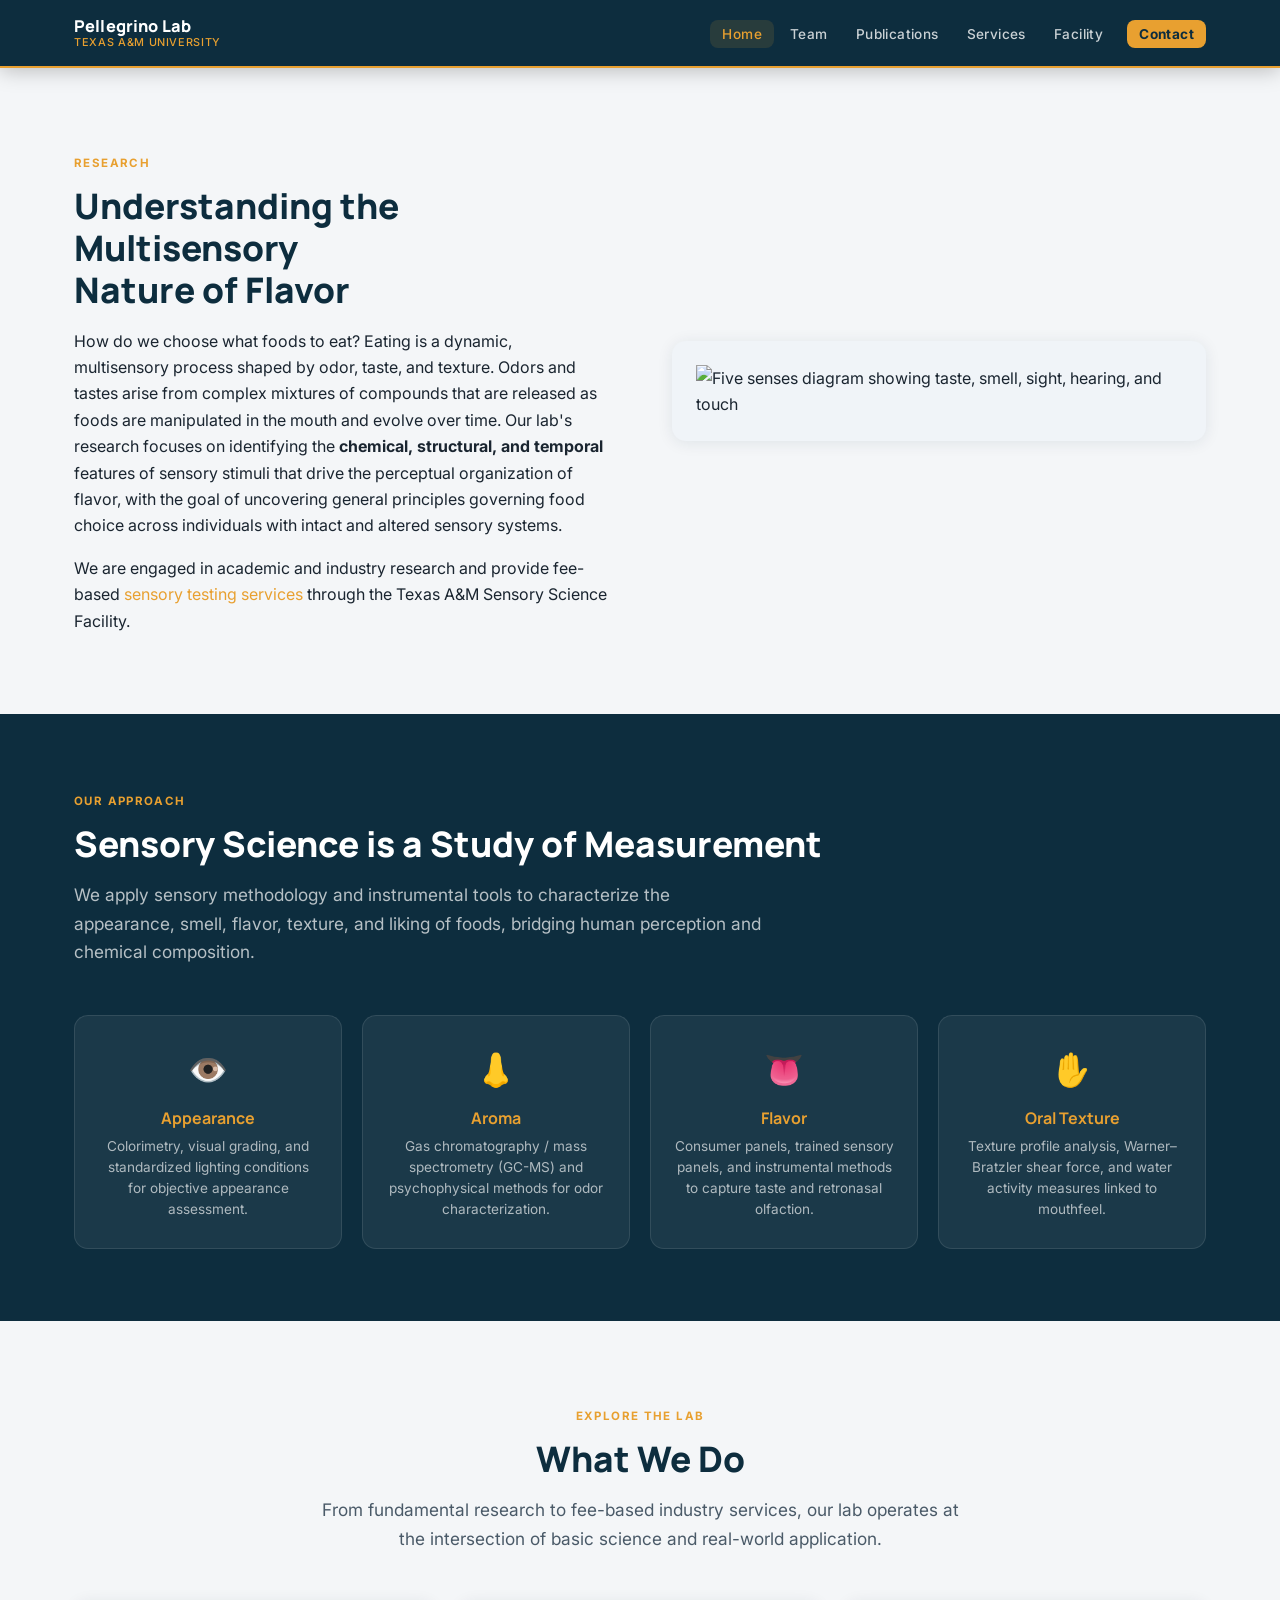
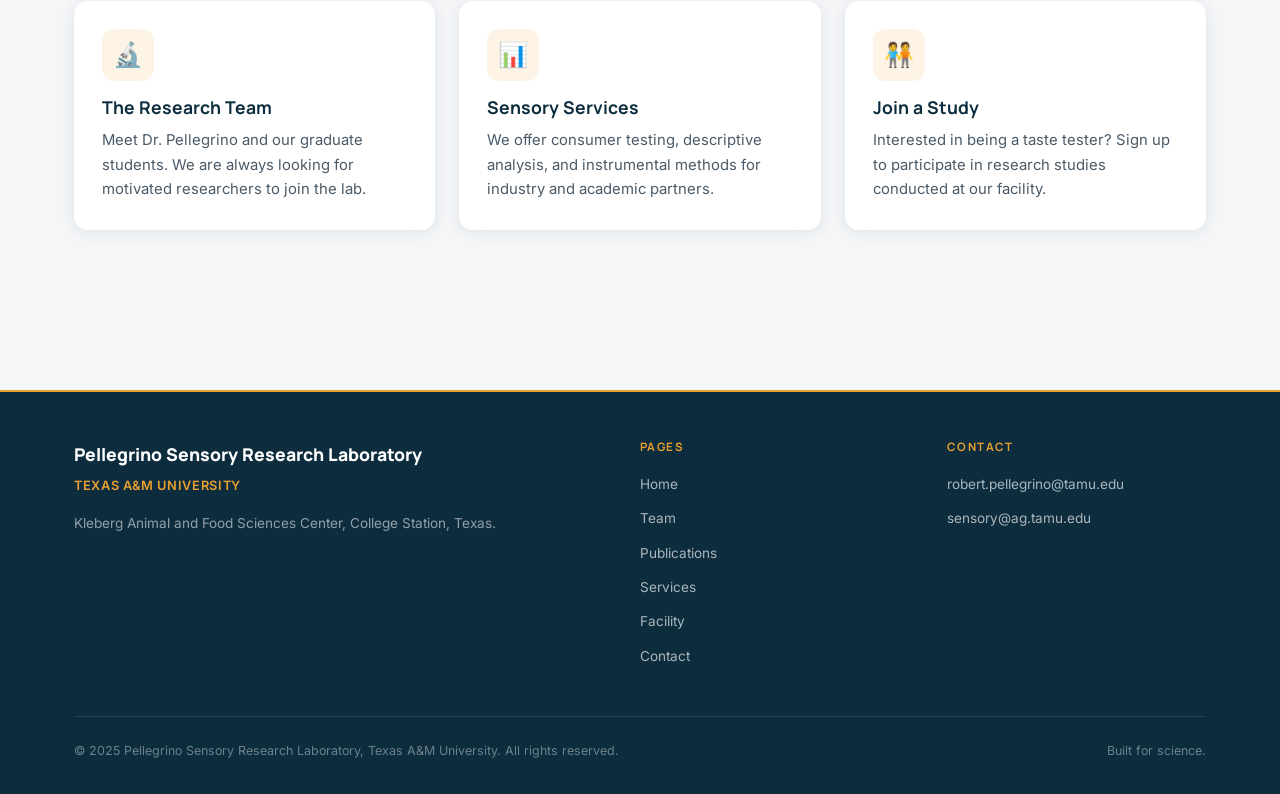
==== index.html @ fd7e1817 "Add site files Add initial site files" ====
<!DOCTYPE html>
<html lang="en">
<head>
  <meta charset="UTF-8" />
  <meta name="viewport" content="width=device-width, initial-scale=1.0" />
  <title>Pellegrino Sensory Research Laboratory | Texas A&amp;M University</title>
  <meta name="description" content="We study the chemical, structural, and temporal features of sensory stimuli that drive flavor perception and food choice. Texas A&M University." />
  <link rel="stylesheet" href="css/style.css" />
</head>
<body>

  <!-- Navigation -->
  <nav class="nav">
    <div class="nav-inner">
      <a class="nav-brand" href="index.html">
        <span class="nav-brand-name">Pellegrino Lab</span>
        <span class="nav-brand-sub">Texas A&amp;M University</span>
      </a>
      <button class="nav-toggle" aria-label="Toggle navigation">
        <span></span><span></span><span></span>
      </button>
      <ul class="nav-links">
        <li><a href="index.html">Home</a></li>
        <li><a href="team.html">Team</a></li>
        <li><a href="publications.html">Publications</a></li>
        <li><a href="services.html">Services</a></li>
        <li><a href="facilities.html">Facility</a></li>
        <li><a href="contact.html" class="nav-cta">Contact</a></li>
      </ul>
    </div>
  </nav>

  <!-- Research -->
  <section class="section">
    <div class="container">
      <div class="research-split">
        <div>
          <span class="section-label">Research</span>
          <h2 class="section-title">Understanding the Multisensory<br />Nature of Flavor</h2>
          <p>
            How do we choose what foods to eat? Eating is a dynamic, multisensory process shaped
            by odor, taste, and texture. Odors and tastes arise from complex mixtures of compounds
            that are released as foods are manipulated in the mouth and evolve over time. Our lab's
            research focuses on identifying the <strong>chemical, structural, and temporal</strong>
            features of sensory stimuli that drive the perceptual organization of flavor, with the
            goal of uncovering general principles governing food choice across individuals with
            intact and altered sensory systems.
          </p>
          <p>
            We are engaged in academic and industry research and provide
            fee-based <a href="services.html">sensory testing services</a> through the
            Texas A&amp;M Sensory Science Facility.
          </p>
        </div>
        <div>
          <img src="topics.png" alt="Five senses diagram showing taste, smell, sight, hearing, and touch" style="background:#f0f4f8; padding:24px; border-radius:14px;" />
        </div>
      </div>
    </div>
  </section>

  <!-- Approach / Methods Banner -->
  <section class="approach-banner">
    <div class="container">
      <span class="section-label">Our Approach</span>
      <h2 class="section-title">Sensory Science is a Study of Measurement</h2>
      <p class="section-subtitle">
        We apply sensory methodology and instrumental tools to characterize the appearance,
        smell, flavor, texture, and liking of foods, bridging human perception and
        chemical composition.
      </p>

      <div class="approach-grid">
        <div class="approach-item">
          <div class="approach-icon">👁️</div>
          <h4>Appearance</h4>
          <p>Colorimetry, visual grading, and standardized lighting conditions for objective appearance assessment.</p>
        </div>
        <div class="approach-item">
          <div class="approach-icon">👃</div>
          <h4>Aroma</h4>
          <p>Gas chromatography / mass spectrometry (GC-MS) and psychophysical methods for odor characterization.</p>
        </div>
        <div class="approach-item">
          <div class="approach-icon">👅</div>
          <h4>Flavor</h4>
          <p>Consumer panels, trained sensory panels, and instrumental methods to capture taste and retronasal olfaction.</p>
        </div>
        <div class="approach-item">
          <div class="approach-icon">✋</div>
          <h4>Oral Texture</h4>
          <p>Texture profile analysis, Warner–Bratzler shear force, and water activity measures linked to mouthfeel.</p>
        </div>
      </div>
    </div>
  </section>

  <!-- Quick Nav Cards -->
  <section class="section">
    <div class="container">
      <div class="text-center" style="margin-bottom: 48px;">
        <span class="section-label">Explore the Lab</span>
        <h2 class="section-title">What We Do</h2>
        <p class="section-subtitle">From fundamental research to fee-based industry services, our lab operates at the intersection of basic science and real-world application.</p>
      </div>
      <div class="grid-3">
        <a href="team.html" class="card" style="text-decoration:none; color:inherit;">
          <div class="card-body">
            <div class="card-icon">🔬</div>
            <h3>The Research Team</h3>
            <p>Meet Dr. Pellegrino and our graduate students. We are always looking for motivated researchers to join the lab.</p>
          </div>
        </a>
        <a href="services.html" class="card" style="text-decoration:none; color:inherit;">
          <div class="card-body">
            <div class="card-icon">📊</div>
            <h3>Sensory Services</h3>
            <p>We offer consumer testing, descriptive analysis, and instrumental methods for industry and academic partners.</p>
          </div>
        </a>
        <a href="contact.html" class="card" style="text-decoration:none; color:inherit;">
          <div class="card-body">
            <div class="card-icon">🧑‍🤝‍🧑</div>
            <h3>Join a Study</h3>
            <p>Interested in being a taste tester? Sign up to participate in research studies conducted at our facility.</p>
          </div>
        </a>
      </div>
    </div>
  </section>

  <!-- Footer -->
  <footer class="footer">
    <div class="container">
      <div class="footer-grid">
        <div class="footer-brand">
          <div class="footer-brand-name">Pellegrino Sensory Research Laboratory</div>
          <div class="footer-brand-sub">Texas A&amp;M University</div>
          <p>Kleberg Animal and Food Sciences Center, College Station, Texas.</p>
        </div>
        <div class="footer-col">
          <h4>Pages</h4>
          <ul>
            <li><a href="index.html">Home</a></li>
            <li><a href="team.html">Team</a></li>
            <li><a href="publications.html">Publications</a></li>
            <li><a href="services.html">Services</a></li>
            <li><a href="facilities.html">Facility</a></li>
            <li><a href="contact.html">Contact</a></li>
          </ul>
        </div>
        <div class="footer-col">
          <h4>Contact</h4>
          <ul>
            <li><a href="mailto:robert.pellegrino@tamu.edu">robert.pellegrino@tamu.edu</a></li>
            <li><a href="mailto:sensory@ag.tamu.edu">sensory@ag.tamu.edu</a></li>
          </ul>
        </div>
      </div>
      <div class="footer-bottom">
        <p>&copy; 2025 Pellegrino Sensory Research Laboratory, Texas A&amp;M University. All rights reserved.</p>
        <p>Built for science.</p>
      </div>
    </div>
  </footer>

  <script src="js/main.js"></script>
</body>
</html>
---- css/style.css ----
/* ============================================================
   Pellegrino Sensory Research Laboratory — Main Stylesheet
   Design: Modern Scientific | Navy + Amber
   ============================================================ */

@import url('https://fonts.googleapis.com/css2?family=Inter:wght@300;400;500;600;700&family=Manrope:wght@700;800&display=swap');

/* --- Custom Properties --- */
:root {
  --navy:        #0d2d3e;
  --navy-mid:    #1a4a60;
  --navy-light:  #2a6080;
  --amber:       #e8a030;
  --amber-light: #f0b850;
  --amber-dim:   rgba(232,160,48,0.12);
  --bg:          #f4f6f8;
  --bg-white:    #ffffff;
  --text:        #1a2530;
  --text-light:  #4a5a68;
  --muted:       #7a8a98;
  --border:      #d8e0e8;
  --shadow:      0 2px 16px rgba(13,45,62,0.09);
  --shadow-lg:   0 8px 40px rgba(13,45,62,0.14);
  --radius:      8px;
  --radius-lg:   14px;
  --nav-h:       68px;
  --max:         1180px;
  --transition:  0.22s ease;
}

/* --- Reset & Base --- */
*, *::before, *::after { box-sizing: border-box; margin: 0; padding: 0; }

html { scroll-behavior: smooth; }

body {
  font-family: 'Inter', -apple-system, BlinkMacSystemFont, 'Segoe UI', sans-serif;
  font-size: 16px;
  line-height: 1.65;
  color: var(--text);
  background: var(--bg);
}

a { color: var(--amber); text-decoration: none; transition: color var(--transition); }
a:hover { color: var(--amber-light); }

img { max-width: 100%; height: auto; display: block; border-radius: var(--radius); }

h1, h2, h3, h4 {
  font-family: 'Manrope', 'Inter', sans-serif;
  line-height: 1.2;
  color: var(--navy);
}

p { margin-bottom: 1rem; }
p:last-child { margin-bottom: 0; }

ul { list-style: none; }

/* --- Layout Helpers --- */
.container {
  max-width: var(--max);
  margin: 0 auto;
  padding: 0 24px;
}

.section { padding: 80px 0; }
.section-sm { padding: 48px 0; }

.section-label {
  display: inline-block;
  font-size: 0.72rem;
  font-weight: 700;
  letter-spacing: 0.12em;
  text-transform: uppercase;
  color: var(--amber);
  margin-bottom: 12px;
}

.section-title {
  font-size: clamp(1.6rem, 3vw, 2.2rem);
  font-weight: 800;
  color: var(--navy);
  margin-bottom: 16px;
}

.section-subtitle {
  font-size: 1.08rem;
  color: var(--text-light);
  max-width: 640px;
  margin-bottom: 48px;
}

.text-center { text-align: center; }
.text-center .section-subtitle { margin-left: auto; margin-right: auto; }

/* --- Navigation --- */
.nav {
  position: sticky;
  top: 0;
  z-index: 1000;
  background: var(--navy);
  height: var(--nav-h);
  border-bottom: 2px solid var(--amber);
  box-shadow: 0 2px 20px rgba(0,0,0,0.25);
}

.nav-inner {
  max-width: var(--max);
  margin: 0 auto;
  padding: 0 24px;
  height: 100%;
  display: flex;
  align-items: center;
  justify-content: space-between;
  gap: 24px;
}

.nav-brand {
  display: flex;
  flex-direction: column;
  line-height: 1.15;
  color: var(--bg-white);
  text-decoration: none;
  flex-shrink: 0;
}

.nav-brand-name {
  font-family: 'Manrope', sans-serif;
  font-size: 1.02rem;
  font-weight: 800;
  letter-spacing: 0.01em;
  color: var(--bg-white);
}

.nav-brand-sub {
  font-size: 0.68rem;
  font-weight: 500;
  letter-spacing: 0.06em;
  text-transform: uppercase;
  color: var(--amber);
}

.nav-links {
  display: flex;
  align-items: center;
  gap: 4px;
}

.nav-links a {
  font-size: 0.85rem;
  font-weight: 500;
  letter-spacing: 0.03em;
  color: rgba(255,255,255,0.78);
  padding: 6px 12px;
  border-radius: var(--radius);
  transition: all var(--transition);
  text-decoration: none;
}

.nav-links a:hover {
  color: var(--bg-white);
  background: rgba(255,255,255,0.1);
}

.nav-links a.active {
  color: var(--amber);
  background: var(--amber-dim);
}

.nav-links a.nav-cta {
  background: var(--amber);
  color: var(--navy);
  font-weight: 700;
  margin-left: 8px;
}

.nav-links a.nav-cta:hover {
  background: var(--amber-light);
  color: var(--navy);
}

/* Hamburger */
.nav-toggle {
  display: none;
  flex-direction: column;
  gap: 5px;
  cursor: pointer;
  padding: 8px;
  border: none;
  background: none;
}

.nav-toggle span {
  display: block;
  width: 24px;
  height: 2px;
  background: var(--bg-white);
  border-radius: 2px;
  transition: all var(--transition);
}

.nav-toggle.open span:nth-child(1) { transform: translateY(7px) rotate(45deg); }
.nav-toggle.open span:nth-child(2) { opacity: 0; }
.nav-toggle.open span:nth-child(3) { transform: translateY(-7px) rotate(-45deg); }

/* --- Hero (Home Page) --- */
.hero {
  background: linear-gradient(135deg, var(--navy) 0%, var(--navy-mid) 60%, #1a3d54 100%);
  padding: 100px 0 90px;
  position: relative;
  overflow: hidden;
}

.hero::before {
  content: '';
  position: absolute;
  inset: 0;
  background:
    radial-gradient(ellipse 60% 80% at 80% 40%, rgba(232,160,48,0.08) 0%, transparent 70%),
    radial-gradient(ellipse 40% 60% at 10% 80%, rgba(42,96,128,0.3) 0%, transparent 70%);
}

.hero .container { position: relative; z-index: 1; }

.hero-grid {
  display: grid;
  grid-template-columns: 1fr 1fr;
  gap: 60px;
  align-items: center;
}

.hero-eyebrow {
  font-size: 0.72rem;
  font-weight: 700;
  letter-spacing: 0.14em;
  text-transform: uppercase;
  color: var(--amber);
  margin-bottom: 16px;
}

.hero h1 {
  font-family: 'Manrope', sans-serif;
  font-size: clamp(2rem, 4vw, 3rem);
  font-weight: 800;
  color: #ffffff;
  line-height: 1.12;
  margin-bottom: 24px;
}

.hero h1 em {
  font-style: normal;
  color: var(--amber);
}

.hero-desc {
  font-size: 1.05rem;
  color: rgba(255,255,255,0.78);
  line-height: 1.7;
  margin-bottom: 36px;
  max-width: 520px;
}

.hero-actions { display: flex; gap: 16px; flex-wrap: wrap; }

.btn {
  display: inline-flex;
  align-items: center;
  gap: 8px;
  padding: 12px 24px;
  border-radius: var(--radius);
  font-size: 0.9rem;
  font-weight: 600;
  letter-spacing: 0.02em;
  cursor: pointer;
  border: 2px solid transparent;
  transition: all var(--transition);
  text-decoration: none;
}

.btn-primary {
  background: var(--amber);
  color: var(--navy);
  border-color: var(--amber);
}

.btn-primary:hover {
  background: var(--amber-light);
  color: var(--navy);
  border-color: var(--amber-light);
  transform: translateY(-1px);
  box-shadow: 0 6px 20px rgba(232,160,48,0.35);
}

.btn-outline {
  background: transparent;
  color: #ffffff;
  border-color: rgba(255,255,255,0.4);
}

.btn-outline:hover {
  background: rgba(255,255,255,0.1);
  color: #ffffff;
  border-color: rgba(255,255,255,0.8);
}

.btn-navy {
  background: var(--navy);
  color: #ffffff;
  border-color: var(--navy);
}

.btn-navy:hover {
  background: var(--navy-mid);
  color: #ffffff;
  transform: translateY(-1px);
  box-shadow: var(--shadow);
}

.hero-visual img {
  border-radius: var(--radius-lg);
  box-shadow: var(--shadow-lg);
  width: 100%;
  max-height: 400px;
  object-fit: contain;
  background: rgba(255,255,255,0.05);
  padding: 24px;
}

/* --- Stat Bar --- */
.stat-bar {
  background: var(--amber);
  padding: 28px 0;
}

.stat-grid {
  display: grid;
  grid-template-columns: repeat(4, 1fr);
  gap: 24px;
  text-align: center;
}

.stat-item {}

.stat-number {
  font-family: 'Manrope', sans-serif;
  font-size: 1.9rem;
  font-weight: 800;
  color: var(--navy);
  line-height: 1;
  display: block;
}

.stat-label {
  font-size: 0.78rem;
  font-weight: 600;
  letter-spacing: 0.06em;
  text-transform: uppercase;
  color: var(--navy);
  opacity: 0.75;
  margin-top: 4px;
}

/* --- Content Cards --- */
.card {
  background: var(--bg-white);
  border-radius: var(--radius-lg);
  box-shadow: var(--shadow);
  overflow: hidden;
  transition: box-shadow var(--transition), transform var(--transition);
}

.card:hover {
  box-shadow: var(--shadow-lg);
  transform: translateY(-3px);
}

.card-body { padding: 28px; }

.card-icon {
  width: 52px;
  height: 52px;
  border-radius: 12px;
  background: var(--amber-dim);
  display: flex;
  align-items: center;
  justify-content: center;
  font-size: 1.5rem;
  margin-bottom: 16px;
}

.card h3 {
  font-size: 1.1rem;
  font-weight: 700;
  margin-bottom: 10px;
}

.card p { font-size: 0.93rem; color: var(--text-light); }

/* Grid helpers */
.grid-3 { display: grid; grid-template-columns: repeat(3, 1fr); gap: 24px; }
.grid-2 { display: grid; grid-template-columns: repeat(2, 1fr); gap: 32px; }
.grid-2-1 { display: grid; grid-template-columns: 2fr 1fr; gap: 48px; align-items: start; }

/* --- Research Section (Home) --- */
.research-split {
  display: grid;
  grid-template-columns: 1fr 1fr;
  gap: 64px;
  align-items: center;
}

.research-split img {
  border-radius: var(--radius-lg);
  box-shadow: var(--shadow);
}

/* --- Approach Banner --- */
.approach-banner {
  background: var(--navy);
  padding: 72px 0;
}

.approach-banner .section-label { color: var(--amber); }
.approach-banner .section-title { color: #ffffff; }
.approach-banner .section-subtitle { color: rgba(255,255,255,0.7); max-width: 700px; }

.approach-grid {
  display: grid;
  grid-template-columns: repeat(4, 1fr);
  gap: 20px;
  margin-top: 48px;
}

.approach-item {
  background: rgba(255,255,255,0.06);
  border: 1px solid rgba(255,255,255,0.1);
  border-radius: var(--radius-lg);
  padding: 28px 22px;
  text-align: center;
  transition: background var(--transition), border-color var(--transition);
}

.approach-item:hover {
  background: rgba(232,160,48,0.12);
  border-color: var(--amber);
}

.approach-icon {
  font-size: 2rem;
  margin-bottom: 12px;
}

.approach-item h4 {
  font-size: 1rem;
  font-weight: 700;
  color: var(--amber);
  margin-bottom: 8px;
}

.approach-item p {
  font-size: 0.85rem;
  color: rgba(255,255,255,0.65);
  line-height: 1.55;
}

/* --- Team Page --- */
.pi-card {
  background: var(--bg-white);
  border-radius: var(--radius-lg);
  box-shadow: var(--shadow-lg);
  overflow: hidden;
  display: grid;
  grid-template-columns: 280px 1fr;
}

.pi-photo {
  position: relative;
  overflow: hidden;
}

.pi-photo img {
  width: 100%;
  height: 100%;
  object-fit: cover;
  object-position: top;
  border-radius: 0;
  min-height: 360px;
}

.pi-body {
  padding: 48px 48px;
}

.pi-role {
  display: inline-block;
  background: var(--amber-dim);
  color: var(--amber);
  font-size: 0.75rem;
  font-weight: 700;
  letter-spacing: 0.1em;
  text-transform: uppercase;
  padding: 4px 12px;
  border-radius: 20px;
  margin-bottom: 12px;
}

.pi-body h2 {
  font-size: 1.8rem;
  margin-bottom: 6px;
}

.pi-institution {
  font-size: 0.88rem;
  color: var(--muted);
  margin-bottom: 24px;
}

.pi-links {
  display: flex;
  flex-wrap: wrap;
  gap: 10px;
  margin: 20px 0 28px;
}

.pi-links a {
  display: inline-flex;
  align-items: center;
  gap: 6px;
  font-size: 0.82rem;
  font-weight: 600;
  padding: 6px 14px;
  border-radius: 20px;
  border: 1.5px solid var(--border);
  color: var(--text-light);
  transition: all var(--transition);
}

.pi-links a:hover {
  border-color: var(--amber);
  color: var(--amber);
  background: var(--amber-dim);
}

.cookbook-strip {
  background: linear-gradient(135deg, var(--navy) 0%, var(--navy-mid) 100%);
  border-radius: var(--radius-lg);
  padding: 40px;
  display: grid;
  grid-template-columns: 120px 1fr;
  gap: 32px;
  align-items: center;
  margin-top: 40px;
}

.cookbook-strip img {
  border-radius: var(--radius);
  box-shadow: var(--shadow-lg);
  width: 120px;
}

.cookbook-strip h3 { color: #ffffff; margin-bottom: 8px; }
.cookbook-strip p { color: rgba(255,255,255,0.72); font-size: 0.9rem; }
.cookbook-strip .btn { margin-top: 16px; }

.team-grid {
  display: grid;
  grid-template-columns: repeat(3, 1fr);
  gap: 28px;
  margin-top: 48px;
}

.member-card {
  background: var(--bg-white);
  border-radius: var(--radius-lg);
  box-shadow: var(--shadow);
  overflow: hidden;
  text-align: center;
  transition: box-shadow var(--transition), transform var(--transition);
}

.member-card:hover {
  box-shadow: var(--shadow-lg);
  transform: translateY(-4px);
}

.member-photo {
  height: 200px;
  background: linear-gradient(135deg, var(--bg) 0%, var(--border) 100%);
  display: flex;
  align-items: center;
  justify-content: center;
  font-size: 4rem;
  color: var(--muted);
}

.member-photo img {
  width: 100%;
  height: 100%;
  object-fit: cover;
  object-position: top;
  border-radius: 0;
}

.member-body { padding: 24px; }
.member-body h3 { font-size: 1.05rem; margin-bottom: 4px; }
.member-role {
  font-size: 0.8rem;
  color: var(--amber);
  font-weight: 600;
  text-transform: uppercase;
  letter-spacing: 0.07em;
}

/* --- Publications Page --- */
.pub-list { list-style: none; }

.pub-item {
  background: var(--bg-white);
  border-radius: var(--radius);
  box-shadow: var(--shadow);
  padding: 24px 28px;
  margin-bottom: 16px;
  border-left: 3px solid var(--border);
  transition: border-color var(--transition), box-shadow var(--transition);
}

.pub-item:hover {
  border-left-color: var(--amber);
  box-shadow: var(--shadow-lg);
}

.pub-year {
  font-size: 0.75rem;
  font-weight: 700;
  letter-spacing: 0.08em;
  color: var(--amber);
  text-transform: uppercase;
  margin-bottom: 6px;
}

.pub-citation {
  font-size: 0.93rem;
  color: var(--text);
  line-height: 1.6;
}

.pub-citation a {
  color: var(--navy-light);
  text-decoration: underline;
  text-underline-offset: 2px;
}

.pub-citation a:hover { color: var(--amber); }

.pub-type-badge {
  display: inline-block;
  font-size: 0.68rem;
  font-weight: 700;
  letter-spacing: 0.1em;
  text-transform: uppercase;
  padding: 3px 10px;
  border-radius: 20px;
  margin-bottom: 8px;
}

.badge-preprint {
  background: rgba(42,96,128,0.12);
  color: var(--navy-light);
}

.badge-journal {
  background: var(--amber-dim);
  color: #a06010;
}

.badge-book {
  background: rgba(92,124,78,0.12);
  color: #4a7a38;
}

.book-card {
  background: var(--bg-white);
  border-radius: var(--radius-lg);
  box-shadow: var(--shadow);
  overflow: hidden;
  display: flex;
  gap: 0;
}

.book-cover {
  width: 160px;
  flex-shrink: 0;
  overflow: hidden;
}

.book-cover img {
  width: 100%;
  height: 100%;
  object-fit: cover;
  border-radius: 0;
}

.book-info { padding: 32px; }
.book-info h3 { margin-bottom: 10px; font-size: 1.2rem; }
.book-info p { font-size: 0.92rem; color: var(--text-light); margin-bottom: 16px; }

/* --- Services Page --- */
.services-intro {
  background: var(--bg-white);
  border-radius: var(--radius-lg);
  box-shadow: var(--shadow);
  padding: 40px;
  display: grid;
  grid-template-columns: 1fr auto;
  gap: 32px;
  align-items: center;
  margin-bottom: 56px;
}

.services-intro p { font-size: 1rem; color: var(--text-light); }
.services-intro-contact p { text-align: right; }
.services-intro-contact a { font-weight: 600; display: block; }

.service-section { margin-bottom: 56px; }

.service-header {
  display: flex;
  align-items: center;
  gap: 16px;
  margin-bottom: 28px;
  padding-bottom: 16px;
  border-bottom: 2px solid var(--border);
}

.service-header-icon {
  width: 48px;
  height: 48px;
  border-radius: 12px;
  background: var(--navy);
  display: flex;
  align-items: center;
  justify-content: center;
  font-size: 1.3rem;
  flex-shrink: 0;
}

.service-header h2 { font-size: 1.5rem; color: var(--navy); }
.service-header p { font-size: 0.88rem; color: var(--text-light); margin: 4px 0 0; }

.pricing-grid { display: grid; grid-template-columns: repeat(3, 1fr); gap: 20px; }

.pricing-card {
  background: var(--bg-white);
  border-radius: var(--radius-lg);
  box-shadow: var(--shadow);
  overflow: hidden;
  display: flex;
  flex-direction: column;
}

.pricing-card-header {
  background: var(--navy);
  padding: 24px 24px 20px;
  color: #ffffff;
}

.pricing-card-header h3 { font-size: 1.05rem; color: #ffffff; margin-bottom: 4px; }
.pricing-card-desc { font-size: 0.8rem; color: rgba(255,255,255,0.65); line-height: 1.5; }

.pricing-card-body { padding: 24px; flex: 1; }

.pricing-spec {
  font-size: 0.83rem;
  color: var(--text-light);
  padding: 8px 0;
  border-bottom: 1px solid var(--border);
  display: flex;
  align-items: flex-start;
  gap: 8px;
}

.pricing-spec:last-of-type { border-bottom: none; }

.pricing-spec::before {
  content: '·';
  color: var(--amber);
  font-weight: 700;
  flex-shrink: 0;
  margin-top: 1px;
}

.pricing-table { margin-top: 20px; }

.price-row {
  display: flex;
  justify-content: space-between;
  align-items: center;
  padding: 10px 16px;
  border-radius: var(--radius);
  font-size: 0.88rem;
}

.price-row:nth-child(odd) { background: var(--bg); }

.price-label { font-weight: 500; color: var(--text); }
.price-value { font-weight: 700; color: var(--navy); }

.price-note {
  font-size: 0.78rem;
  color: var(--muted);
  margin-top: 12px;
  padding: 10px 14px;
  background: var(--amber-dim);
  border-radius: var(--radius);
  border-left: 3px solid var(--amber);
}

.instrument-table {
  width: 100%;
  border-collapse: collapse;
  font-size: 0.9rem;
}

.instrument-table th {
  background: var(--navy);
  color: #ffffff;
  font-weight: 600;
  text-align: left;
  padding: 12px 18px;
  font-size: 0.82rem;
  letter-spacing: 0.04em;
}

.instrument-table th:first-child { border-radius: var(--radius) 0 0 0; }
.instrument-table th:last-child { border-radius: 0 var(--radius) 0 0; }

.instrument-table td {
  padding: 12px 18px;
  border-bottom: 1px solid var(--border);
  color: var(--text);
}

.instrument-table tr:last-child td { border-bottom: none; }
.instrument-table tr:hover td { background: var(--bg); }

/* --- Facilities Page --- */
.facility-hero {
  background: var(--navy);
  padding: 72px 0 56px;
}

.facility-hero .section-title { color: #ffffff; }
.facility-hero .section-subtitle { color: rgba(255,255,255,0.72); }
.facility-hero .section-label { color: var(--amber); }

.facility-stats {
  display: grid;
  grid-template-columns: repeat(4, 1fr);
  gap: 20px;
  margin-top: 48px;
}

.facility-stat {
  background: rgba(255,255,255,0.07);
  border: 1px solid rgba(255,255,255,0.12);
  border-radius: var(--radius-lg);
  padding: 24px 20px;
  text-align: center;
}

.facility-stat-num {
  display: block;
  font-family: 'Manrope', sans-serif;
  font-size: 2rem;
  font-weight: 800;
  color: var(--amber);
  line-height: 1;
  margin-bottom: 6px;
}

.facility-stat-label {
  font-size: 0.78rem;
  font-weight: 600;
  letter-spacing: 0.06em;
  text-transform: uppercase;
  color: rgba(255,255,255,0.6);
}

.facility-section {
  background: var(--bg-white);
  border-radius: var(--radius-lg);
  box-shadow: var(--shadow);
  overflow: hidden;
  margin-bottom: 28px;
}

.facility-section-header {
  padding: 28px 32px 20px;
  border-bottom: 1px solid var(--border);
  display: flex;
  align-items: center;
  gap: 16px;
}

.facility-section-icon {
  width: 44px;
  height: 44px;
  border-radius: 10px;
  background: var(--amber-dim);
  display: flex;
  align-items: center;
  justify-content: center;
  font-size: 1.2rem;
  flex-shrink: 0;
}

.facility-section-header h2 {
  font-size: 1.2rem;
  color: var(--navy);
}

.facility-section-body { padding: 28px 32px; }

.facility-section-body p { font-size: 0.95rem; color: var(--text-light); }

.facility-img {
  width: 100%;
  max-height: 420px;
  object-fit: cover;
  border-radius: 0;
  margin-bottom: 0;
}

/* --- Contact Page --- */
.contact-grid {
  display: grid;
  grid-template-columns: 3fr 2fr;
  gap: 48px;
  align-items: start;
}

.contact-form-card {
  background: var(--bg-white);
  border-radius: var(--radius-lg);
  box-shadow: var(--shadow);
  padding: 40px;
}

.form-title { font-size: 1.4rem; margin-bottom: 6px; }
.form-desc { font-size: 0.9rem; color: var(--text-light); margin-bottom: 32px; }

.form-row { display: grid; grid-template-columns: 1fr 1fr; gap: 20px; }

.form-group { margin-bottom: 20px; }

.form-group label {
  display: block;
  font-size: 0.82rem;
  font-weight: 600;
  color: var(--text);
  margin-bottom: 6px;
  letter-spacing: 0.02em;
}

.form-group label .req { color: var(--amber); margin-left: 2px; }

.form-group input,
.form-group select {
  width: 100%;
  padding: 10px 14px;
  border: 1.5px solid var(--border);
  border-radius: var(--radius);
  font-size: 0.93rem;
  font-family: inherit;
  color: var(--text);
  background: var(--bg-white);
  transition: border-color var(--transition), box-shadow var(--transition);
  outline: none;
  -webkit-appearance: none;
}

.form-group input:focus,
.form-group select:focus {
  border-color: var(--amber);
  box-shadow: 0 0 0 3px rgba(232,160,48,0.14);
}

.form-group input::placeholder { color: var(--muted); }

.form-submit {
  width: 100%;
  padding: 13px 24px;
  background: var(--amber);
  color: var(--navy);
  font-size: 0.95rem;
  font-weight: 700;
  font-family: inherit;
  border: none;
  border-radius: var(--radius);
  cursor: pointer;
  transition: all var(--transition);
  letter-spacing: 0.02em;
}

.form-submit:hover {
  background: var(--amber-light);
  transform: translateY(-1px);
  box-shadow: 0 6px 20px rgba(232,160,48,0.4);
}

.form-message {
  display: none;
  padding: 14px 18px;
  border-radius: var(--radius);
  font-size: 0.88rem;
  font-weight: 500;
  margin-top: 16px;
}

.form-message.success {
  background: rgba(52,168,83,0.1);
  color: #276633;
  border: 1px solid rgba(52,168,83,0.3);
}

.form-message.error {
  background: rgba(234,67,53,0.1);
  color: #c0392b;
  border: 1px solid rgba(234,67,53,0.3);
}

.contact-info-card {
  background: var(--navy);
  border-radius: var(--radius-lg);
  box-shadow: var(--shadow);
  padding: 36px;
  color: #ffffff;
}

.contact-info-card h3 {
  color: var(--amber);
  font-size: 0.72rem;
  font-weight: 700;
  letter-spacing: 0.12em;
  text-transform: uppercase;
  margin-bottom: 20px;
}

.contact-entry {
  margin-bottom: 24px;
  padding-bottom: 24px;
  border-bottom: 1px solid rgba(255,255,255,0.1);
}

.contact-entry:last-child { border-bottom: none; margin-bottom: 0; padding-bottom: 0; }

.contact-entry-label {
  font-size: 0.78rem;
  font-weight: 600;
  letter-spacing: 0.06em;
  text-transform: uppercase;
  color: rgba(255,255,255,0.5);
  margin-bottom: 4px;
}

.contact-entry-value {
  font-size: 0.92rem;
  color: rgba(255,255,255,0.88);
}

.contact-entry-value a {
  color: var(--amber);
  font-weight: 500;
}

.contact-entry-value a:hover { color: var(--amber-light); }

/* --- Page Hero (inner pages) --- */
.page-hero {
  background: linear-gradient(135deg, var(--navy) 0%, var(--navy-mid) 100%);
  padding: 64px 0 56px;
}

.page-hero .section-label { color: var(--amber); }
.page-hero h1 { color: #ffffff; font-size: clamp(1.8rem, 4vw, 2.6rem); margin-bottom: 12px; }
.page-hero p { color: rgba(255,255,255,0.72); max-width: 600px; font-size: 1.05rem; }

/* --- Footer --- */
.footer {
  background: var(--navy);
  border-top: 2px solid var(--amber);
  padding: 48px 0 32px;
  margin-top: 80px;
}

.footer-grid {
  display: grid;
  grid-template-columns: 2fr 1fr 1fr;
  gap: 48px;
  margin-bottom: 40px;
}

.footer-brand {}

.footer-brand-name {
  font-family: 'Manrope', sans-serif;
  font-size: 1.1rem;
  font-weight: 800;
  color: #ffffff;
  margin-bottom: 6px;
}

.footer-brand-sub {
  font-size: 0.8rem;
  color: var(--amber);
  font-weight: 600;
  letter-spacing: 0.05em;
  text-transform: uppercase;
  margin-bottom: 16px;
}

.footer-brand p {
  font-size: 0.85rem;
  color: rgba(255,255,255,0.55);
  line-height: 1.65;
  margin-bottom: 0;
}

.footer-col h4 {
  font-size: 0.72rem;
  font-weight: 700;
  letter-spacing: 0.12em;
  text-transform: uppercase;
  color: var(--amber);
  margin-bottom: 16px;
}

.footer-col ul li {
  margin-bottom: 8px;
}

.footer-col ul li a {
  font-size: 0.85rem;
  color: rgba(255,255,255,0.65);
  transition: color var(--transition);
}

.footer-col ul li a:hover { color: #ffffff; }

.footer-bottom {
  padding-top: 24px;
  border-top: 1px solid rgba(255,255,255,0.1);
  display: flex;
  justify-content: space-between;
  align-items: center;
  gap: 16px;
  flex-wrap: wrap;
}

.footer-bottom p {
  font-size: 0.78rem;
  color: rgba(255,255,255,0.4);
  margin-bottom: 0;
}

/* --- Utility --- */
.divider {
  height: 1px;
  background: var(--border);
  margin: 40px 0;
}

.amber-accent { color: var(--amber); }

.highlight-bar {
  background: var(--amber-dim);
  border-left: 4px solid var(--amber);
  border-radius: 0 var(--radius) var(--radius) 0;
  padding: 14px 20px;
  font-size: 0.92rem;
  color: var(--text);
  margin: 24px 0;
}

/* --- Responsive --- */
@media (max-width: 960px) {
  .nav-links { display: none; }
  .nav-toggle { display: flex; }

  .nav-links.open {
    display: flex;
    flex-direction: column;
    position: absolute;
    top: var(--nav-h);
    left: 0;
    right: 0;
    background: var(--navy);
    border-bottom: 2px solid var(--amber);
    padding: 16px 24px 24px;
    gap: 4px;
    box-shadow: 0 8px 24px rgba(0,0,0,0.3);
    z-index: 999;
  }

  .nav-links.open a {
    padding: 10px 14px;
    font-size: 0.95rem;
  }

  .nav-links.open a.nav-cta { margin-left: 0; margin-top: 8px; text-align: center; }

  .hero-grid,
  .research-split,
  .contact-grid,
  .pi-card,
  .grid-2,
  .grid-2-1 {
    grid-template-columns: 1fr;
  }

  .hero { padding: 64px 0; }
  .hero-visual { display: none; }

  .stat-grid,
  .approach-grid,
  .facility-stats { grid-template-columns: repeat(2, 1fr); }

  .grid-3,
  .team-grid,
  .pricing-grid { grid-template-columns: 1fr 1fr; }

  .pi-photo { min-height: 300px; }

  .book-card { flex-direction: column; }
  .book-cover { width: 100%; height: 200px; }
  .book-cover img { object-position: top center; }

  .services-intro { grid-template-columns: 1fr; }
  .services-intro-contact p { text-align: left; }

  .footer-grid { grid-template-columns: 1fr 1fr; gap: 32px; }
  .footer-brand { grid-column: 1 / -1; }
}

@media (max-width: 600px) {
  .section { padding: 56px 0; }
  .container { padding: 0 18px; }

  .stat-grid,
  .approach-grid,
  .facility-stats,
  .grid-3,
  .team-grid,
  .pricing-grid,
  .form-row { grid-template-columns: 1fr; }

  .cookbook-strip { grid-template-columns: 1fr; text-align: center; }
  .cookbook-strip img { margin: 0 auto; }

  .footer-grid { grid-template-columns: 1fr; }
  .footer-bottom { flex-direction: column; text-align: center; }
}
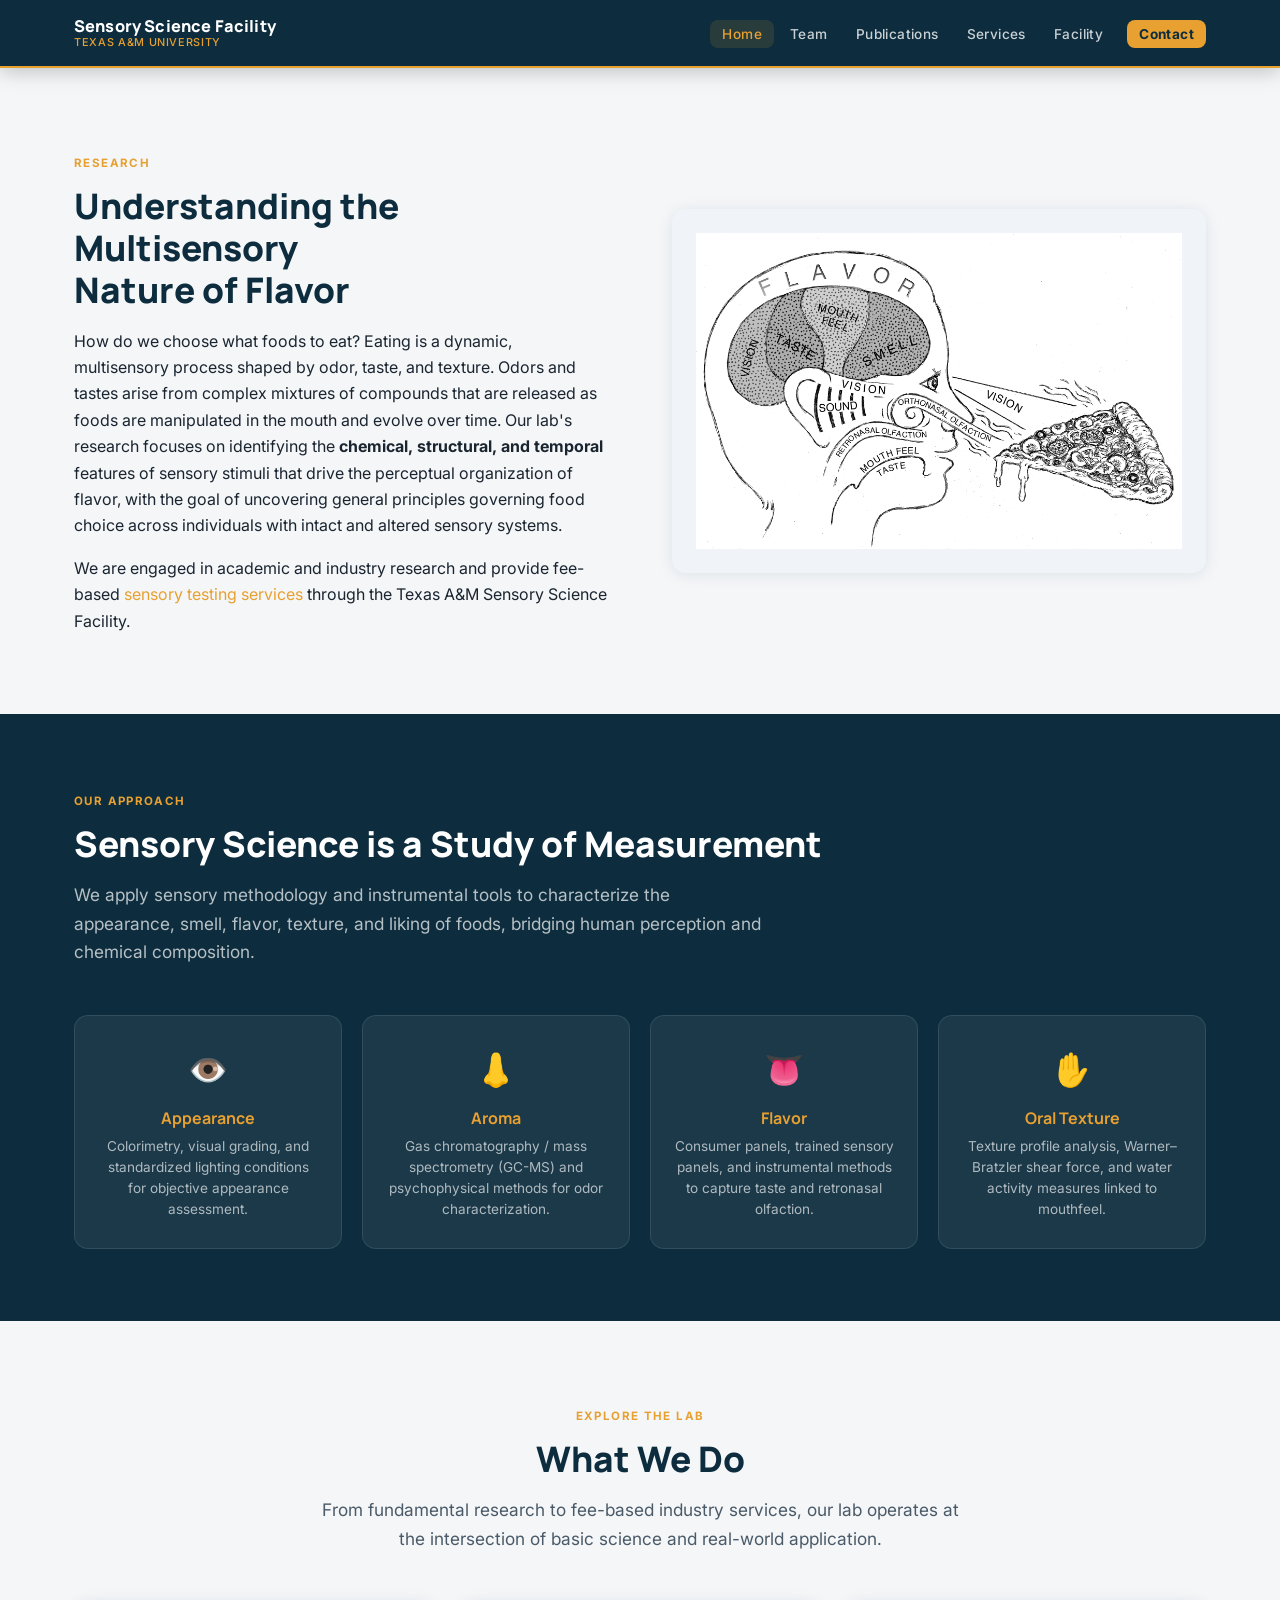
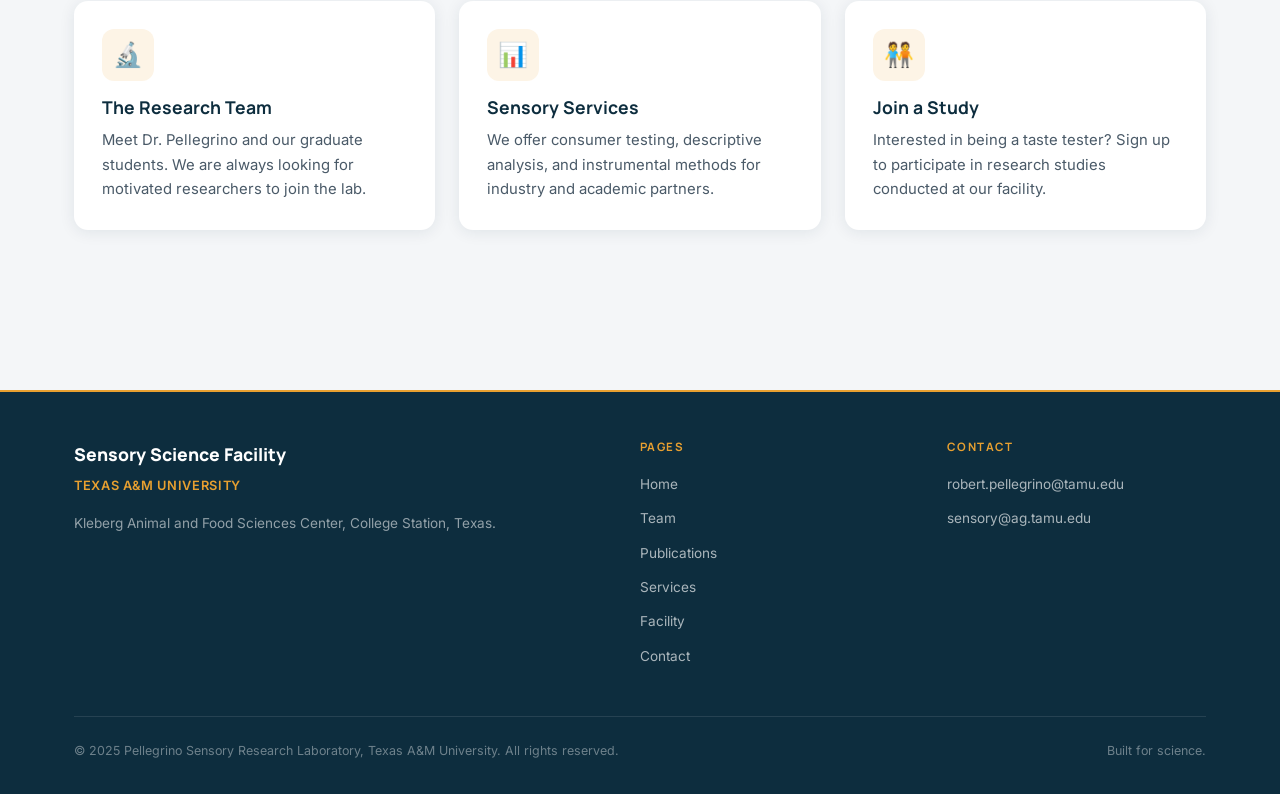
==== commit c6122cf8: "updates text, pictures and links. first update to make sure text was correct." ====
--- a/index.html
+++ b/index.html
@@ -13,7 +13,7 @@
   <nav class="nav">
     <div class="nav-inner">
       <a class="nav-brand" href="index.html">
-        <span class="nav-brand-name">Pellegrino Lab</span>
+        <span class="nav-brand-name">Sensory Science Facility</span>
         <span class="nav-brand-sub">Texas A&amp;M University</span>
       </a>
       <button class="nav-toggle" aria-label="Toggle navigation">
@@ -134,7 +134,7 @@
     <div class="container">
       <div class="footer-grid">
         <div class="footer-brand">
-          <div class="footer-brand-name">Pellegrino Sensory Research Laboratory</div>
+          <div class="footer-brand-name">Sensory Science Facility</div>
           <div class="footer-brand-sub">Texas A&amp;M University</div>
           <p>Kleberg Animal and Food Sciences Center, College Station, Texas.</p>
         </div>
--- a/css/style.css
+++ b/css/style.css
@@ -926,8 +926,9 @@
 
 .facility-img {
   width: 100%;
-  max-height: 420px;
+  max-height: 360px;
   object-fit: cover;
+  object-position: center;
   border-radius: 0;
   margin-bottom: 0;
 }
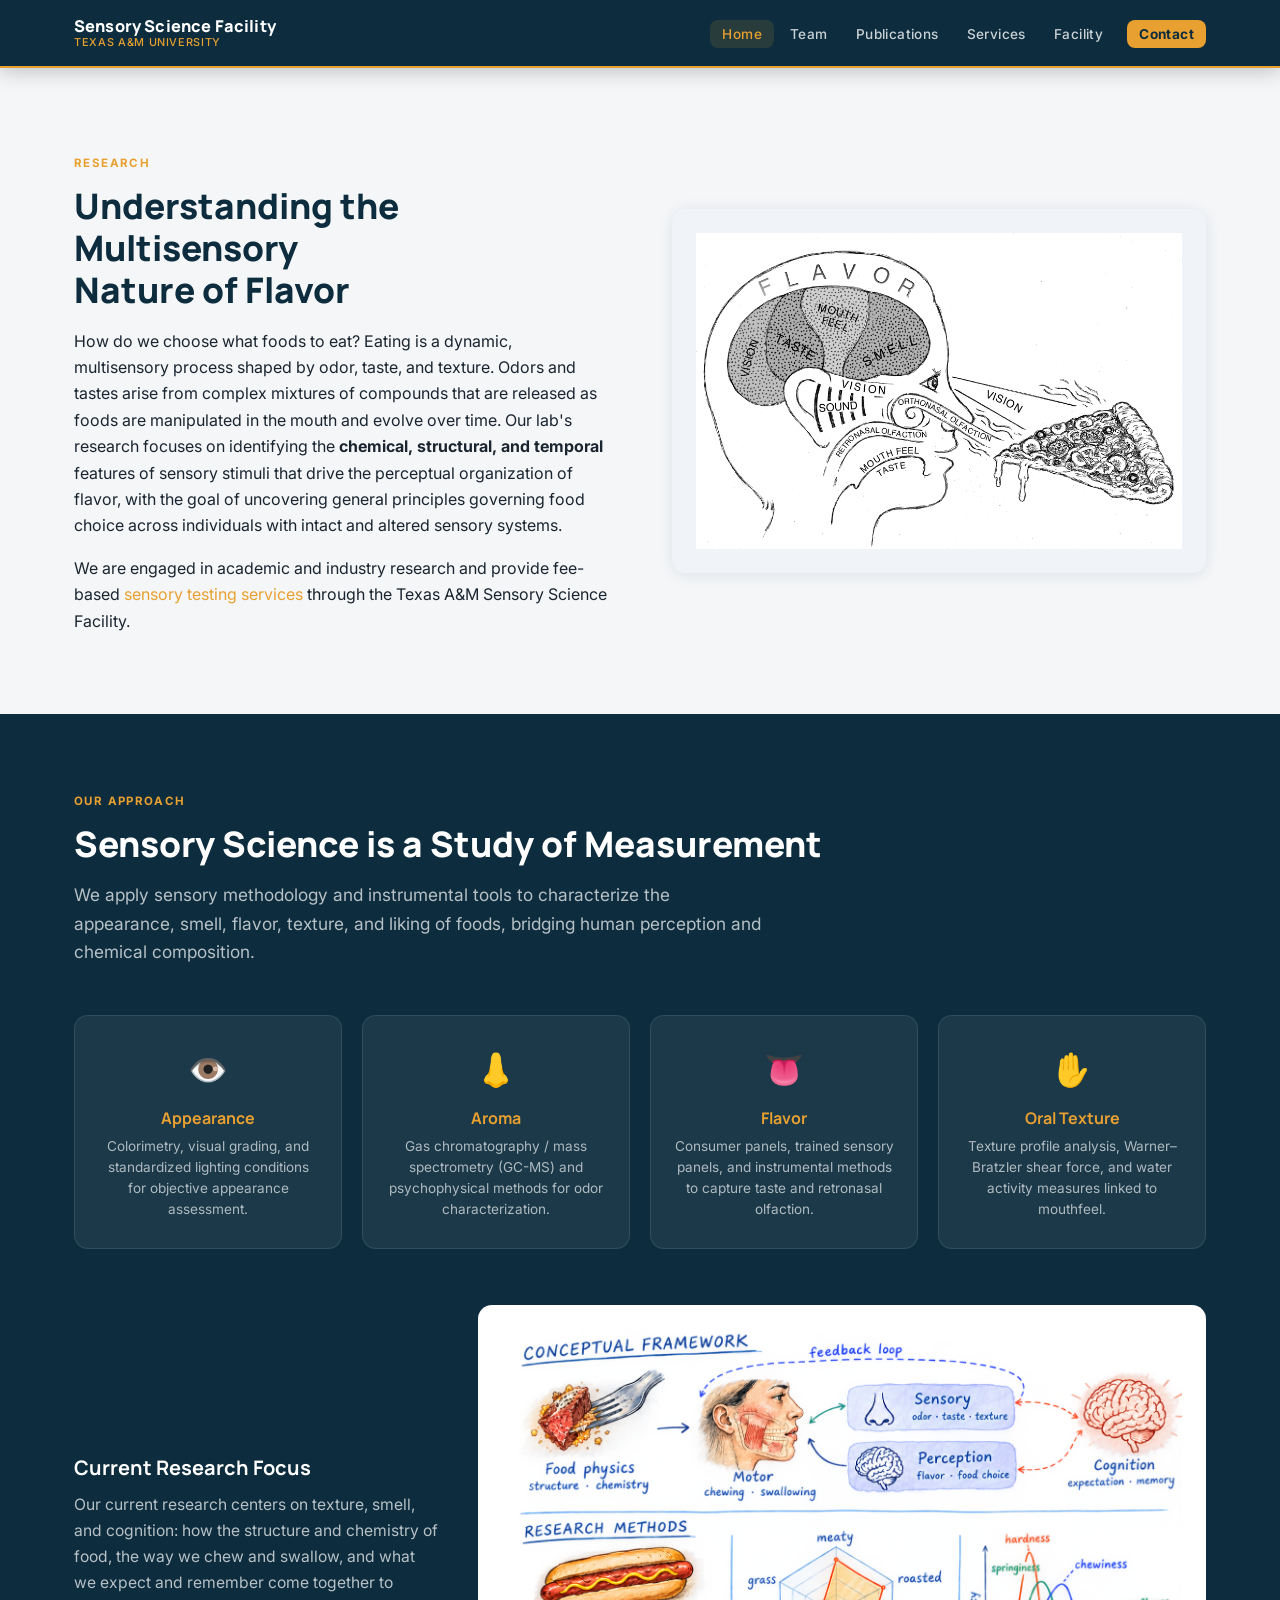
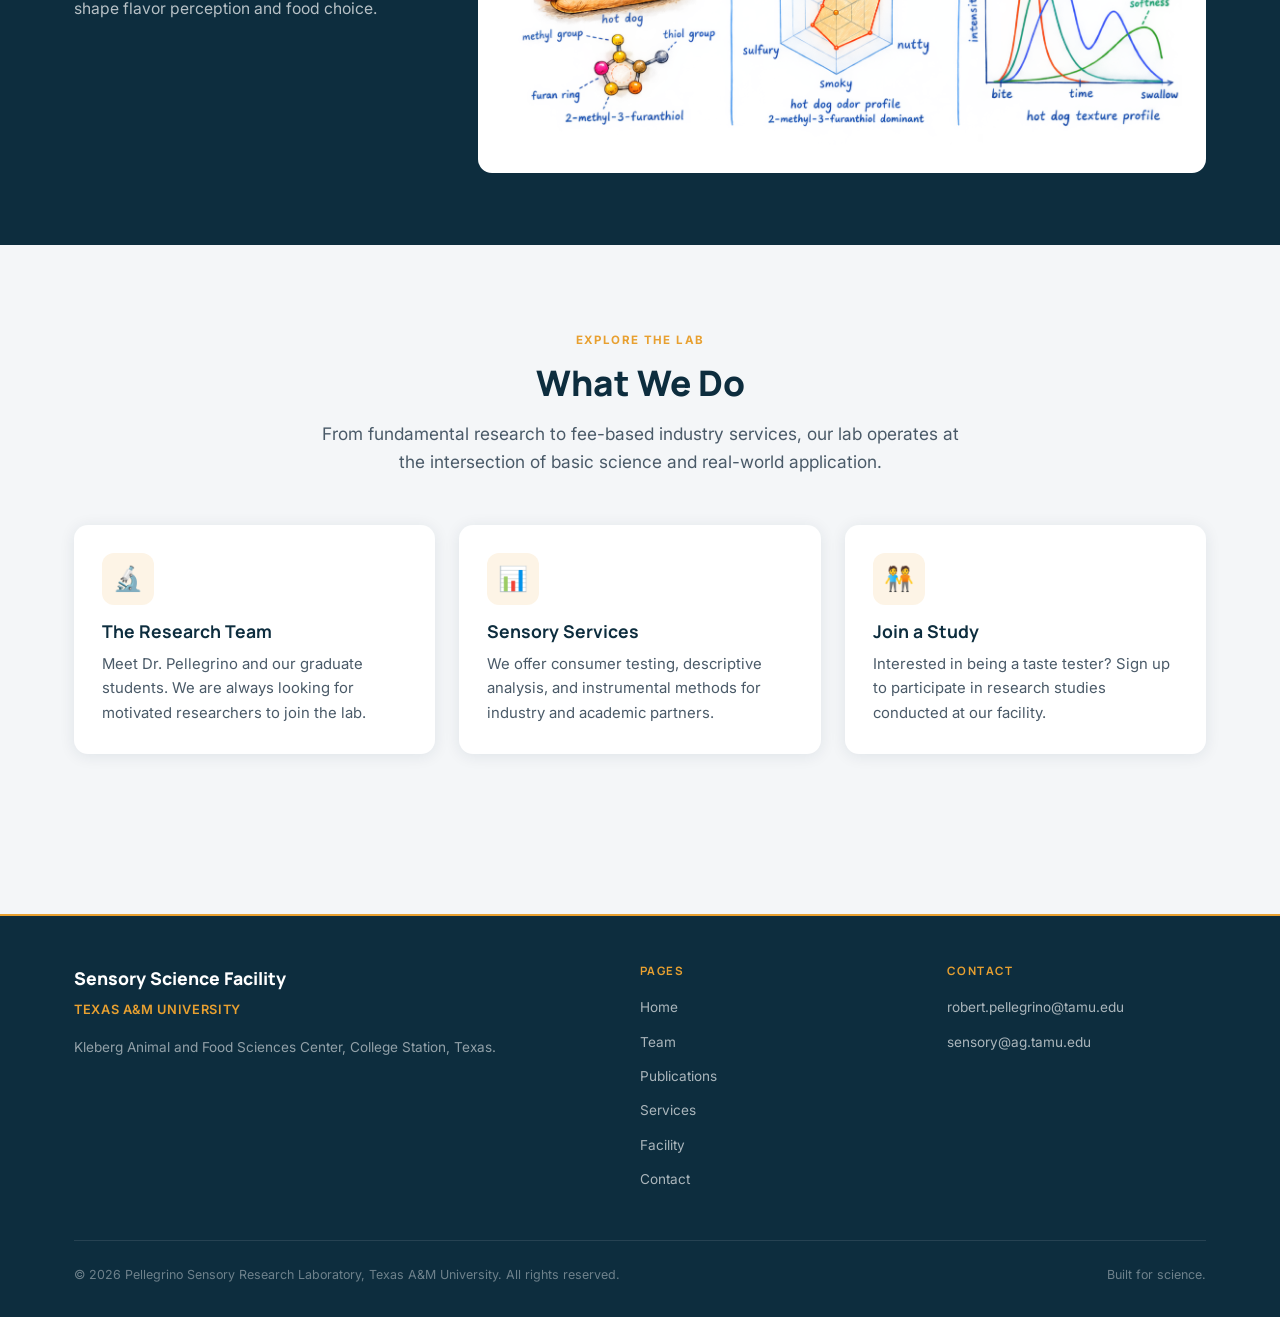
==== commit 3518ab38: "Update team, publications, facility photos, and home page research schematic Home - Add current rese" ====
--- a/index.html
+++ b/index.html
@@ -92,6 +92,21 @@
           <p>Texture profile analysis, Warner–Bratzler shear force, and water activity measures linked to mouthfeel.</p>
         </div>
       </div>
+
+      <!-- Current research schematic -->
+      <div class="research-focus">
+        <div class="research-focus-text">
+          <h3>Current Research Focus</h3>
+          <p>
+            Our current research centers on texture, smell, and cognition: how the structure and
+            chemistry of food, the way we chew and swallow, and what we expect and remember come
+            together to shape flavor perception and food choice.
+          </p>
+        </div>
+        <a class="research-focus-figure" href="research_drawing.png" target="_blank" rel="noopener" title="Open full-size image">
+          <img src="research_drawing.png" alt="Conceptual framework linking food physics, motor processes (chewing and swallowing), sensory input, perception, and cognition, with example research methods: the odorant 2-methyl-3-furanthiol in a hot dog, a hot dog odor profile, and a hot dog texture profile over time from bite to swallow." />
+        </a>
+      </div>
     </div>
   </section>
 
@@ -158,7 +173,7 @@
         </div>
       </div>
       <div class="footer-bottom">
-        <p>&copy; 2025 Pellegrino Sensory Research Laboratory, Texas A&amp;M University. All rights reserved.</p>
+        <p>&copy; 2026 Pellegrino Sensory Research Laboratory, Texas A&amp;M University. All rights reserved.</p>
         <p>Built for science.</p>
       </div>
     </div>
--- a/css/style.css
+++ b/css/style.css
@@ -1213,6 +1213,7 @@
 
   .hero-grid,
   .research-split,
+  .research-focus,
   .contact-grid,
   .pi-card,
   .grid-2,
@@ -1262,3 +1263,81 @@
   .footer-grid { grid-template-columns: 1fr; }
   .footer-bottom { flex-direction: column; text-align: center; }
 }
+
+/* --- Current research schematic (home, inside approach banner) --- */
+.research-focus {
+  display: grid;
+  grid-template-columns: 1fr 2fr;
+  gap: 40px;
+  align-items: center;
+  margin-top: 56px;
+}
+
+.research-focus-text h3 {
+  color: #ffffff;
+  font-size: 1.25rem;
+  margin-bottom: 12px;
+}
+
+.research-focus-text p {
+  color: rgba(255,255,255,0.7);
+  font-size: 0.98rem;
+}
+
+.research-focus-figure {
+  display: block;
+  background: #ffffff;
+  border-radius: var(--radius-lg);
+  padding: 20px 24px;
+}
+
+.research-focus-figure img {
+  display: block;
+  width: 100%;
+  height: auto;
+  border-radius: 0;
+}
+
+/* --- Facility photo pairs --- */
+.facility-img-pair {
+  display: grid;
+  grid-template-columns: 1fr 1fr;
+  gap: 4px;
+  background: var(--navy);
+}
+
+.facility-img-pair img,
+.facility-img-wide {
+  display: block;
+  width: 100%;
+  aspect-ratio: 3 / 2;
+  object-fit: cover;
+  object-position: center;
+  border-radius: 0;
+}
+
+.facility-img-wide {
+  aspect-ratio: auto;
+  max-height: 460px;
+}
+
+/* --- Uniform team photos --- */
+.team-grid .member-photo { height: 260px; }
+
+.member-initials {
+  font-family: 'Manrope', sans-serif;
+  font-weight: 800;
+  font-size: 3.2rem;
+  letter-spacing: 0.04em;
+  color: var(--navy);
+  opacity: 0.35;
+}
+
+@media (max-width: 600px) {
+  .facility-img-pair { grid-template-columns: 1fr; }
+}
+
+@media (max-width: 900px) {
+  .research-focus { grid-template-columns: 1fr; gap: 24px; }
+  .research-focus-figure { padding: 12px; }
+}
